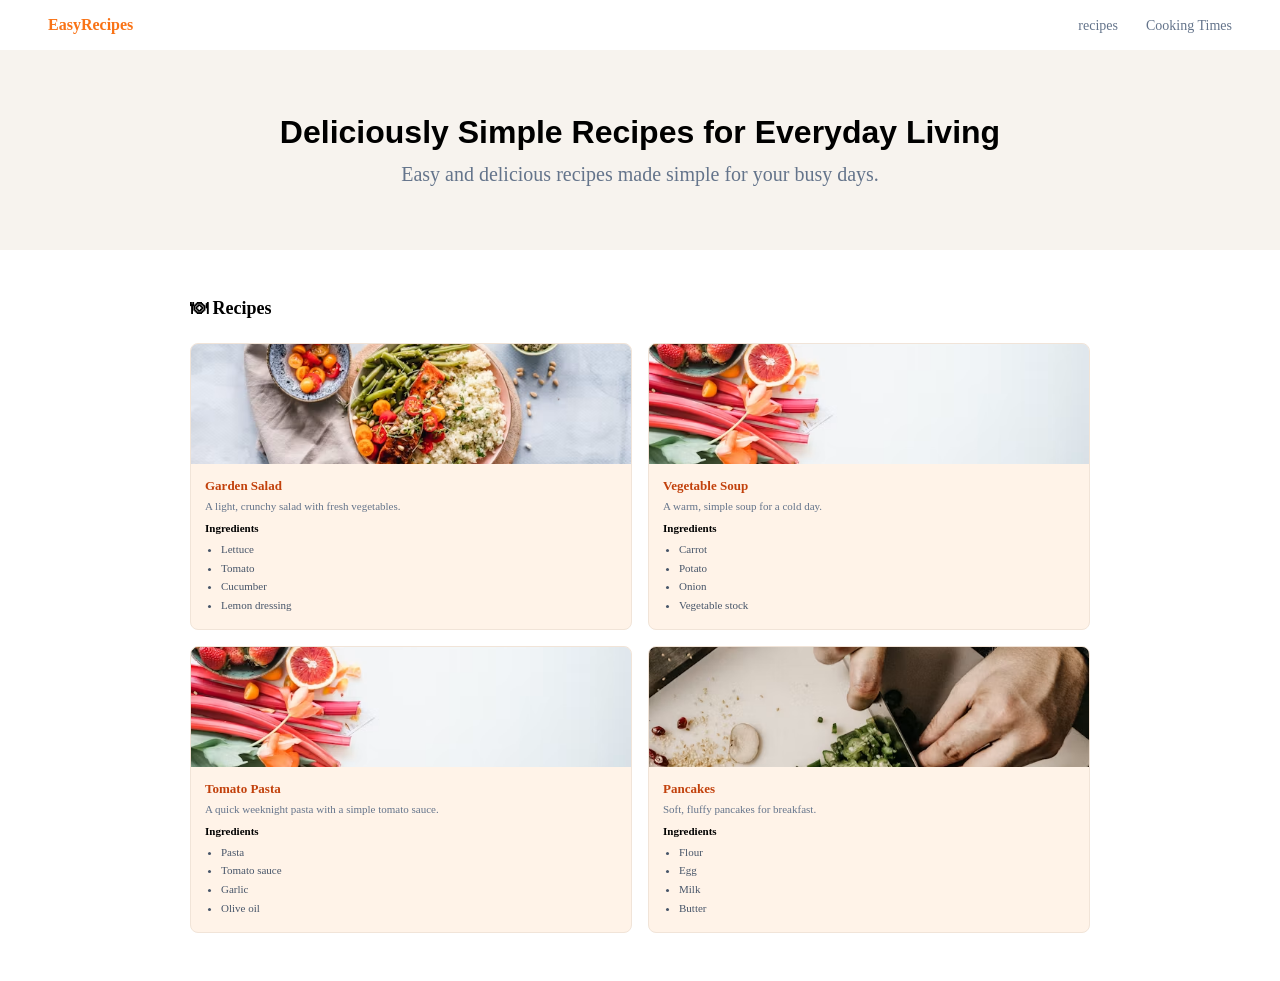
==== cook/index.html @ 75d46957 "first commit" ====
<!DOCTYPE html>
<html lang="en">
<head>
    <meta charset="UTF-8">
    <meta name="viewport" content="width=device-width, initial-scale=1.0">
    <title>The Black Beauty</title>
    <link rel="stylesheet" href="style.css">
</head>
<body>
    <!-- header section start-->
        <header class="header">
            <a href="#" class="logo">EasyRecipes</a>
        <br>
        <nav>
            <a href="#recipes">recipes</a>
             <a href="#times">Cooking Times</a>
        </nav>
        </header>
    <!-- end header section -->
        <!-- hero section  -->
            <section class="hero">
            <h1>Deliciously Simple Recipes for Everyday Living</h1>
            <p>Easy and delicious recipes made simple for your busy days.</p>
             </section>
        <!-- close hero section -->

     <section class="recipes" id="recipes">
    <h2 class="blue">🍽 Recipes</h2>
  <div class="grid">

    <article class="card">
      <img src="img/coking1.avif" alt="Garden Salad" class="card-img">
      <div class="card-body">
        <h3>Garden Salad</h3>
        <p class="desc">A light, crunchy salad with fresh vegetables.</p>
        <h4>Ingredients</h4>
        <ul>
          <li>Lettuce</li>
          <li>Tomato</li>
          <li>Cucumber</li>
          <li>Lemon dressing</li>
        </ul>
      </div>
    </article>

    <article class="card">
      <img src="img/coking3.avif" alt="Vegetable Soup" class="card-img">
      <div class="card-body">
        <h3>Vegetable Soup</h3>
        <p class="desc">A warm, simple soup for a cold day.</p>
        <h4>Ingredients</h4>
        <ul>
          <li>Carrot</li>
          <li>Potato</li>
          <li>Onion</li>
          <li>Vegetable stock</li>
        </ul>
      </div>
    </article>

    <article class="card">
      <img src="img/coking3.avif" alt="Tomato Pasta" class="card-img">
      <div class="card-body">
        <h3>Tomato Pasta</h3>
        <p class="desc">A quick weeknight pasta with a simple tomato sauce.</p>
        <h4>Ingredients</h4>
        <ul>
          <li>Pasta</li>
          <li>Tomato sauce</li>
          <li>Garlic</li>
          <li>Olive oil</li>
        </ul>
      </div>
    </article>

    <article class="card">
      <img src="img/cokinh2.avif" alt="Pancakes" class="card-img">
      <div class="card-body">
        <h3>Pancakes</h3>
        <p class="desc">Soft, fluffy pancakes for breakfast.</p>
        <h4>Ingredients</h4>
        <ul>
          <li>Flour</li>
          <li>Egg</li>
          <li>Milk</li>
          <li>Butter</li>
        </ul>
      </div>
    </article>
  </div>
    </section>


</body>
</html>
---- cook/style.css ----
*{
    margin: 0;
    padding: 0;
}
/* start header section */
header{
    display: flex;
    justify-content: space-between;
    align-items: center;
    padding: 16px 48px;
}
.logo{
    color: #f97316;
    font-weight: bold;
    text-decoration: none;
}
.header nav a{
    margin-left: 24px;
    font-size: 14px;
    color: #64748b;
    text-decoration: none;
}
/* header section end */
.hero{
    text-align: center;
    padding: 64px 24px;
    background: #F7F3EE;
}
.hero h1{
    font-size: 32px;
    margin-bottom: 12px;
    font-family: Arial;
}
.hero p{
    font-size: 20px;
    color: #64748b;

}
.grid{
    display: grid;
    grid-template-columns: repeat(2,1fr);
    gap: 16px;
}
.card{
    border-radius: 8px;
    overflow: hidden;
}
.card-img{
    width: 100%;
    height: 120px;
    object-fit: cover;
    display: block;
}
/* Recipes */

.recipes {
  padding: 48px;
  max-width: 900px;
  margin: 0 auto;
}

.recipes h2 {
  font-size: 18px;
  margin-bottom: 24px;
}

.grid {
  display: grid;
  grid-template-columns: repeat(2, 1fr);
  gap: 16px;
}

.card {
  background: #fff3e8;
  border: 1px solid #f1e4d8;
  border-radius: 8px;
  overflow: hidden;
}

.card-img {
  width: 100%;
  height: 120px;
  object-fit: cover;
  display: block;
}

.card-body {
  padding: 14px;
}

.card-body h3 {
  font-size: 13px;
  color: #c2410c;
  margin-bottom: 6px;
}

.desc {
  font-size: 11px;
  color: #64748b;
  margin-bottom: 10px;
}

.card-body h4 {
  font-size: 11px;
  margin-bottom: 6px;
}

.card-body ul {
  padding-left: 16px;
  font-size: 11px;
  color: #475569;
  line-height: 1.7;
}
.recipes.blue h2{
    font-size: 52px;
    margin-bottom: 12px;

}
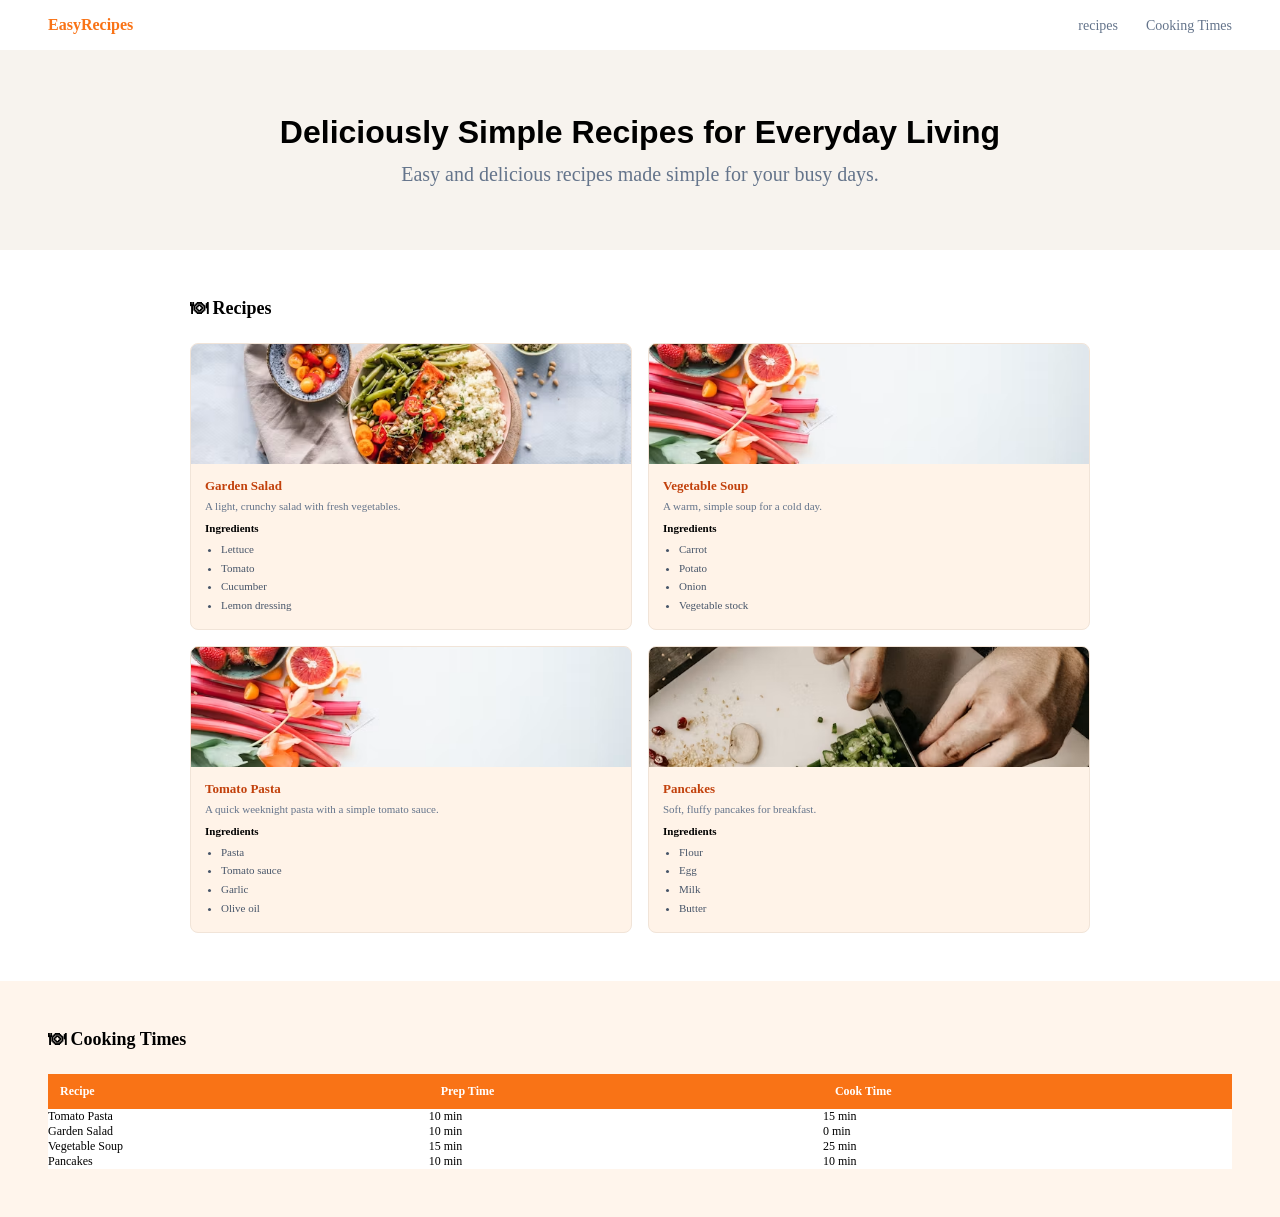
==== commit 6ca050ba: "cooking secong commet" ====
--- a/cook/index.html
+++ b/cook/index.html
@@ -89,6 +89,42 @@
     </article>
   </div>
     </section>
+    <section class="times" id="times">
+    <h2>🍽 Cooking Times</h2>
+    <table>
+    <thead>
+      <tr>
+        <th>Recipe</th>
+        <th>Prep Time</th>
+        <th>Cook Time</th>
+      </tr>
+      <!-- thead -->
+       <tbody>
+      <tr>
+        <td>Tomato Pasta</td>
+        <td>10 min</td>
+        <td>15 min</td>
+      </tr>
+      <tr>
+        <td>Garden Salad</td>
+        <td>10 min</td>
+        <td>0 min</td>
+      </tr>
+      <tr>
+        <td>Vegetable Soup</td>
+        <td>15 min</td>
+        <td>25 min</td>
+      </tr>
+      <tr>
+        <td>Pancakes</td>
+        <td>10 min</td>
+        <td>10 min</td>
+      </tr>
+    </tbody>
+       <!-- close -->
+    </thead>
+    </table>
+    </section>
 
 
 </body>
--- a/cook/style.css
+++ b/cook/style.css
@@ -116,3 +116,25 @@
     margin-bottom: 12px;
 
 }
+.times {
+  background: #fff5ec;
+  padding: 48px;
+}
+
+.times h2 {
+  font-size: 18px;
+  margin-bottom: 24px;
+}
+table {
+  width: 100%;
+  border-collapse: collapse;
+  background: #fff;
+  font-size: 12px;
+}
+
+th {
+  background: #f97316;
+  color: #fff;
+  text-align: left;
+  padding: 10px 12px;
+}
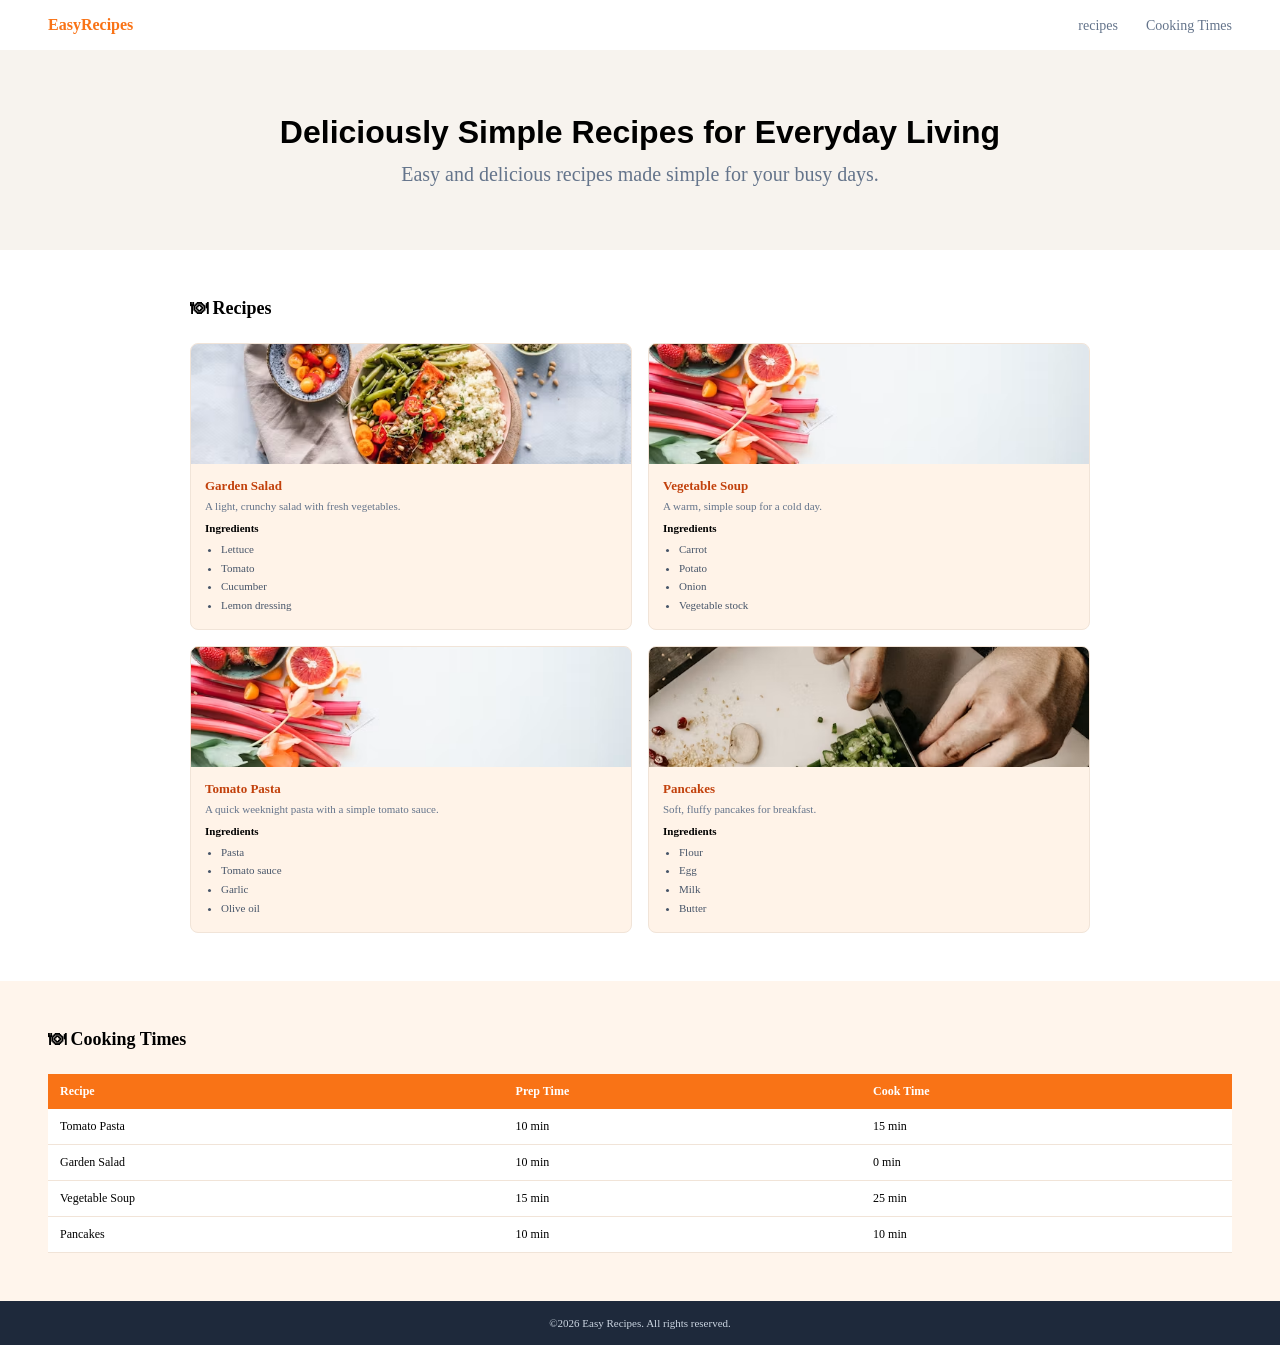
==== commit 50479b3c: "all section end" ====
--- a/cook/index.html
+++ b/cook/index.html
@@ -125,6 +125,9 @@
     </thead>
     </table>
     </section>
+    <footer class="footer">
+    ©2026 Easy Recipes. All rights reserved.
+    </footer>
 
 
 </body>
--- a/cook/style.css
+++ b/cook/style.css
@@ -137,4 +137,15 @@
   color: #fff;
   text-align: left;
   padding: 10px 12px;
+}
+td {
+  padding: 10px 12px;
+  border-bottom: 1px solid #f1e4d8;
+}
+.footer {
+  background: #1e293b;
+  color: #cbd5e1;
+  text-align: center;
+  font-size: 11px;
+  padding: 16px;
 }
